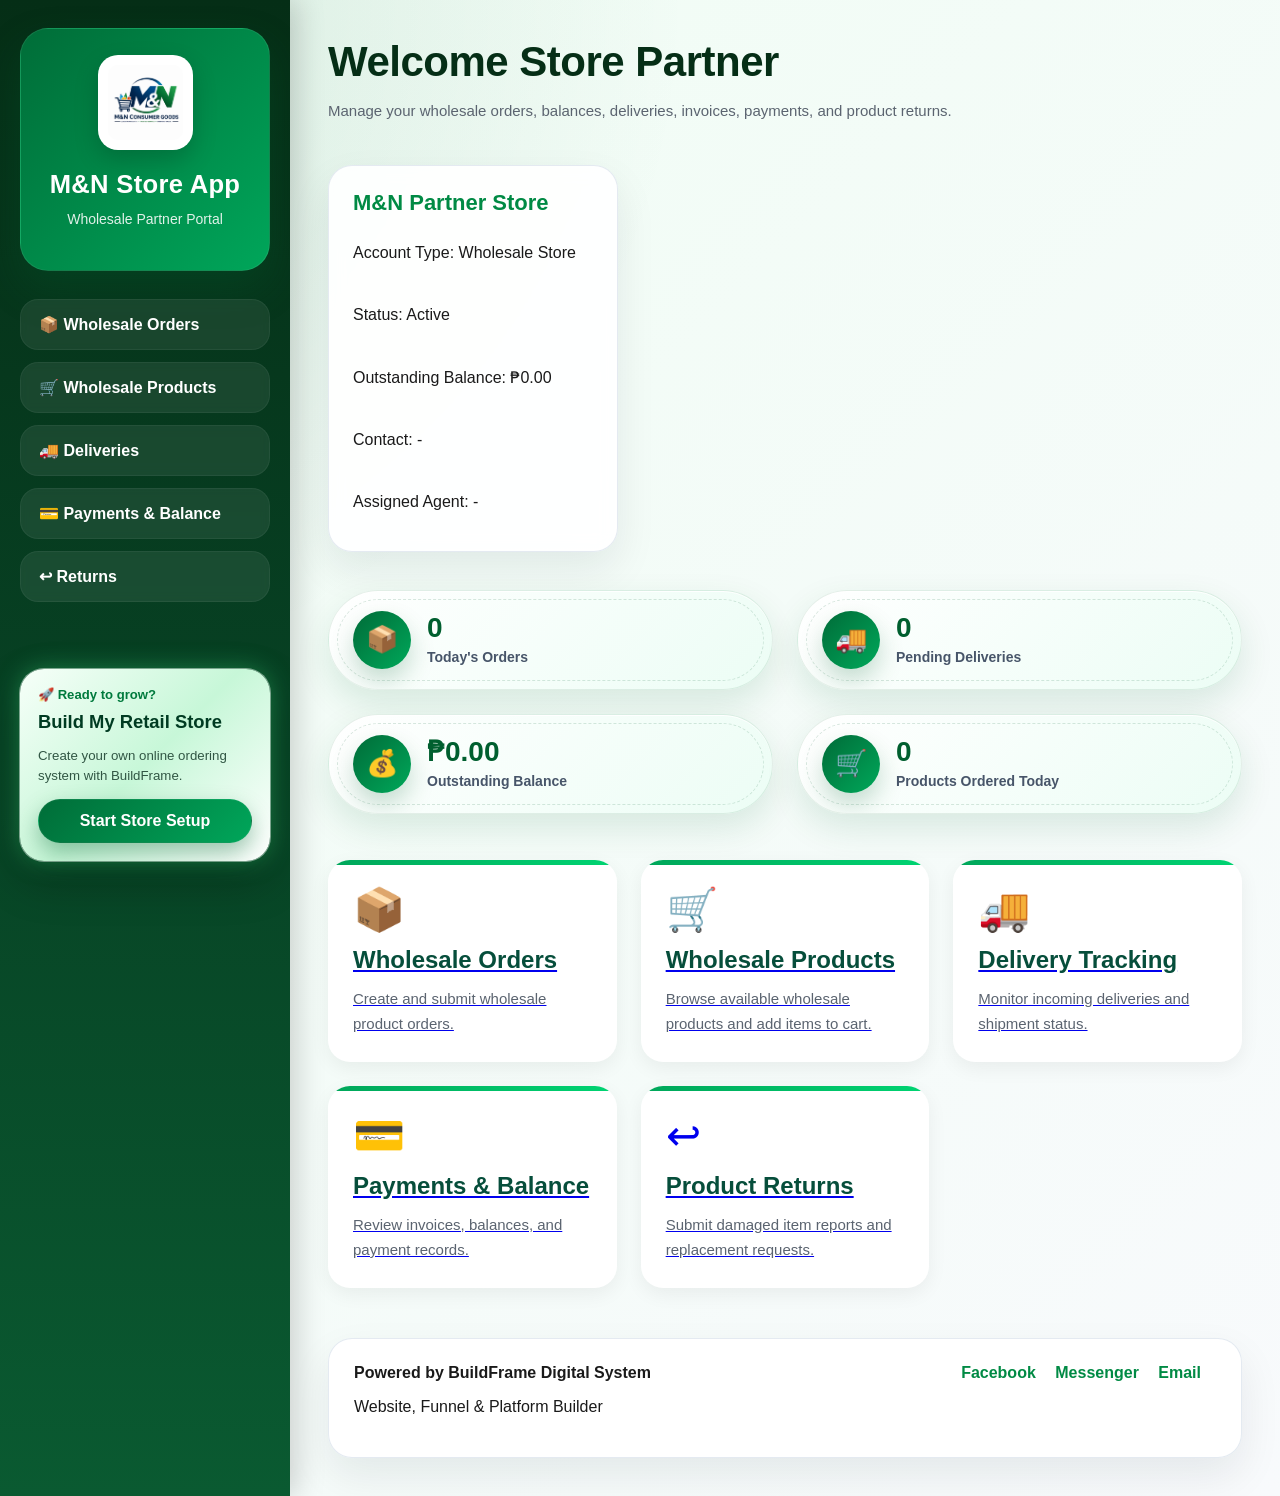
==== index.html @ 9a3f9f7d "Initial M&N Store App upload" ====
<!DOCTYPE html>
<html lang="en">

<head>

    <meta charset="UTF-8">
    <meta name="viewport" content="width=device-width, initial-scale=1.0">

    <title>M&N Store App</title>

    <link rel="stylesheet" href="assets/css/responsive-fixes.css">
    <link rel="stylesheet" href="assets/css/store-operations-polish.css">
    <link rel="stylesheet" href="assets/css/store-dashboard-v2.css?v=11">

    <link rel="manifest" href="manifest-store.json?v=2">
    <meta name="theme-color" content="#005f2f">

</head>

<body>

    <div class="store-app-layout">

        <!-- SIDEBAR -->
        <aside class="store-sidebar">

            <div class="store-branding">

                <img src="images/branding/mn-logo.png" alt="M&N Logo">

                <h2>M&N Store App</h2>
                <p>
                    Wholesale Partner Portal
                </p>
            </div>

            <nav class=" store-sidebar-nav">

                <a href="store-order-form.html">
                    📦 Wholesale Orders
                </a>

                <a href="wholesale.html">
                    🛒 Wholesale Products
                </a>

                <a href="store-deliveries.html">
                    🚚 Deliveries
                </a>

                <a href="store-payments.html">
                    💳 Payments & Balance
                </a>

                <a href="store-returns.html">
                    ↩ Returns
                </a>

                <div class="store-sidebar-cta">
                    <span>🚀 Ready to grow?</span>
                    <strong>Build My Retail Store</strong>
                    <p>Create your own online ordering system with BuildFrame.</p>

                    <a href="build-my-retail-store.html">
                        Start Store Setup
                    </a>

                </div>

            </nav>

        </aside>

        <!-- MAIN CONTENT -->
        <main class="store-main-content">

            <!-- TOPBAR -->
            <section class="store-topbar">

                <div class="store-topbar-left">

                    <h1>
                        Welcome Store Partner
                    </h1>

                    <p>
                        Manage your wholesale orders, balances, deliveries,
                        invoices, payments, and product returns.
                    </p>

                </div>

                <div class="store-account-card">

                    <strong id="storeNameText">
                        M&N Partner Store
                    </strong>

                    <p id="storeTypeText">
                        Account Type: Wholesale Store
                    </p>

                    <p id="storeStatusText">
                        Status: Active
                    </p>

                    <p id="storeBalanceText">
                        Outstanding Balance: ₱0.00
                    </p>

                    <p id="storeContactText">
                        Contact: -
                    </p>

                    <p id="storeAgentText">
                        Assigned Agent: -
                    </p>

                </div>

            </section>


            <!-- =========================================
     STORE QUICK STATS
========================================= -->
            <section class="store-quick-stats">

                <div class="quick-stat-card">
                    <span>📦</span>
                    <div>
                        <strong id="quickOrdersToday">0</strong>
                        <p>Today's Orders</p>
                    </div>
                </div>

                <div class="quick-stat-card">
                    <span>🚚</span>
                    <div>
                        <strong id="quickPendingDeliveries">0</strong>
                        <p>Pending Deliveries</p>
                    </div>
                </div>

                <div class="quick-stat-card">
                    <span>💰</span>
                    <div>
                        <strong id="quickOutstandingBalance">₱0.00</strong>
                        <p>Outstanding Balance</p>
                    </div>
                </div>

                <div class="quick-stat-card">
                    <span>🛒</span>
                    <div>
                        <strong id="quickProductsOrdered">0</strong>
                        <p>Products Ordered Today</p>
                    </div>
                </div>

            </section>


            <!-- DASHBOARD GRID -->
            <section class="store-dashboard-grid">

                <a href="store-order-form.html" class="store-dashboard-card">

                    <span>📦</span>

                    <h3>
                        Wholesale Orders
                    </h3>

                    <p>
                        Create and submit wholesale product orders.
                    </p>

                </a>

                <a href="wholesale.html" class="store-dashboard-card">

                    <span>🛒</span>

                    <h3>
                        Wholesale Products
                    </h3>

                    <p>
                        Browse available wholesale products and add items to cart.
                    </p>

                </a>

                <a href="store-deliveries.html" class="store-dashboard-card">

                    <span>🚚</span>

                    <h3>
                        Delivery Tracking
                    </h3>

                    <p>
                        Monitor incoming deliveries and shipment status.
                    </p>

                </a>

                <a href="store-payments.html" class="store-dashboard-card">

                    <span>💳</span>

                    <h3>
                        Payments & Balance
                    </h3>

                    <p>
                        Review invoices, balances, and payment records.
                    </p>

                </a>

                <a href="store-returns.html" class="store-dashboard-card">

                    <span>↩</span>

                    <h3>
                        Product Returns
                    </h3>

                    <p>
                        Submit damaged item reports and replacement requests.
                    </p>

                </a>


            </section>


            <!-- FOOTER -->
            <footer class="store-app-footer">

                <div>

                    <strong>
                        Powered by BuildFrame Digital System
                    </strong>

                    <p>
                        Website, Funnel & Platform Builder
                    </p>

                </div>

                <div>

                    <a href="https://www.facebook.com/profile.php?id=61573627290922" target="_blank">
                        Facebook
                    </a>

                    <a href="https://www.facebook.com/messages/e2ee/t/24169581022650145" target="_blank">
                        Messenger
                    </a>

                    <a href="mailto:buildframe.digitalsystem@gmail.com">
                        Email
                    </a>

                </div>

            </footer>

        </main>

    </div>

    <script src="assets/js/api-config.js"></script>
    <script src="assets/js/store-index.js?v=1"></script>

    <script>
        if ("serviceWorker" in navigator) {
            navigator.serviceWorker.register("./assets/js/store-sw.js")
                .then(() => console.log("M&N Store App service worker registered"))
                .catch(error => console.error("Store service worker error:", error));
        }
    </script>

</body>

</html>
---- assets/css/store-operations-polish.css ----
/* =========================================
   STORE OPERATIONS APP POLISH
   Safe CSS only
========================================= */

body {
    background:
        radial-gradient(circle at top left, rgba(0, 95, 47, 0.12), transparent 35%),
        linear-gradient(135deg, #f0fdf4, #f8fafc);
}

/* =========================================
   STORE APP SHARED POLISH
========================================= */

.store-section-card {
    background: rgba(255, 255, 255, 0.9);
    border: 1px solid #e2e8f0;
    border-radius: 28px;
    padding: 28px;
    margin-top: 28px;
    box-shadow: 0 18px 45px rgba(15, 23, 42, 0.08);
}

.section-heading {
    margin-bottom: 22px;
}

.section-heading h2 {
    margin: 0 0 8px;
    font-size: 24px;
    color: #064e3b;
}

.section-heading p {
    margin: 0;
    color: #64748b;
    line-height: 1.6;
}

.store-table-wrap {
    width: 100%;
    overflow-x: auto;
}

.store-table {
    width: 100%;
    border-collapse: collapse;
    min-width: 650px;
}

.store-table th {
    background: #ecfdf5;
    color: #064e3b;
    font-size: 13px;
    text-transform: uppercase;
    letter-spacing: 0.04em;
    padding: 14px;
    text-align: left;
}

.store-table td {
    padding: 16px 14px;
    border-bottom: 1px solid #e2e8f0;
    color: #475569;
}

.store-form-grid {
    display: grid;
    grid-template-columns: repeat(2, 1fr);
    gap: 18px;
}

.store-form-group {
    display: flex;
    flex-direction: column;
    gap: 8px;
}

.store-form-group label {
    font-weight: 700;
    color: #064e3b;
}

.store-form-group input,
.store-form-group select,
.store-form-group textarea {
    width: 100%;
    border: 1px solid #cbd5e1;
    border-radius: 16px;
    padding: 14px 16px;
    font-size: 15px;
    outline: none;
    background: white;
}

.store-form-group input:focus,
.store-form-group select:focus,
.store-form-group textarea:focus {
    border-color: #059669;
    box-shadow: 0 0 0 4px rgba(5, 150, 105, 0.12);
}

.full-width {
    grid-column: 1 / -1;
}

.store-primary-btn {
    border: none;
    background: linear-gradient(135deg, #005f2f, #008a44);
    color: white;
    font-weight: 800;
    padding: 15px 22px;
    border-radius: 999px;
    cursor: pointer;
    box-shadow: 0 12px 28px rgba(0, 95, 47, 0.25);
}

/* =========================================
   OLD HUB SUPPORT
========================================= */

.hub-wrapper {
    min-height: 100vh;
    padding: 30px;
    gap: 28px;
}

.hub-left {
    background: linear-gradient(160deg, #004225, #007a3d);
    color: white;
    border-radius: 32px;
    padding: 36px;
    box-shadow: 0 24px 60px rgba(0, 66, 37, 0.25);
}

.hub-logo {
    background: white;
    padding: 12px;
    border-radius: 24px;
    box-shadow: 0 14px 30px rgba(0, 0, 0, 0.15);
}

.hub-left h1 {
    font-size: 34px;
    line-height: 1.1;
    margin-top: 22px;
}

.hub-left p {
    font-size: 17px;
    opacity: 0.95;
}

.hub-helper-text {
    display: block;
    margin-top: 22px;
    line-height: 1.7;
    background: rgba(255, 255, 255, 0.12);
    padding: 18px;
    border-radius: 18px;
}

.hub-right {
    background: rgba(255, 255, 255, 0.78);
    backdrop-filter: blur(10px);
    border-radius: 32px;
    padding: 34px;
    box-shadow: 0 24px 60px rgba(15, 23, 42, 0.10);
}

.hub-right h2 {
    font-size: 30px;
    margin-bottom: 24px;
    color: #0f172a;
}

.hub-cards {
    display: grid;
    grid-template-columns: repeat(2, minmax(0, 1fr));
    gap: 20px;
}

.hub-card {
    position: relative;
    min-height: 175px;
    padding: 26px;
    border-radius: 26px;
    background: white;
    border: 1px solid #e2e8f0;
    box-shadow: 0 14px 34px rgba(15, 23, 42, 0.08);
    text-decoration: none;
    color: #0f172a;
    transition: 0.22s ease;
}

.hub-card:hover {
    transform: translateY(-4px);
    box-shadow: 0 22px 48px rgba(15, 23, 42, 0.14);
    border-color: #86efac;
}

.hub-card span {
    width: 52px;
    height: 52px;
    display: grid;
    place-items: center;
    font-size: 26px;
    border-radius: 18px;
    background: #ecfdf5;
    margin-bottom: 16px;
}

.hub-card h3 {
    margin: 0 0 10px;
    font-size: 20px;
    color: #064e3b;
}

.hub-card p {
    margin: 0;
    color: #475569;
    line-height: 1.55;
    font-size: 15px;
}

.hub-card::after {
    content: "Tap to open";
    position: absolute;
    right: 20px;
    bottom: 18px;
    font-size: 12px;
    font-weight: 800;
    color: #047857;
    background: #ecfdf5;
    padding: 6px 10px;
    border-radius: 999px;
}

/* =========================================
   BUILDFRAME SOFT PROMO CARD
========================================= */

.buildframe-card {
    background: linear-gradient(135deg, #0f172a, #1e293b) !important;
    color: white !important;
    border: 1px solid rgba(255, 255, 255, 0.14) !important;
}

.buildframe-card h3,
.buildframe-card p {
    color: white !important;
}

.buildframe-card span {
    background: rgba(255, 255, 255, 0.12) !important;
}

.buildframe-card::after {
    content: "Powered by BuildFrame";
    color: white;
    background: rgba(255, 255, 255, 0.14);
}

.buildframe-card-logo {
    width: 34px;
    height: 34px;
    object-fit: contain;
}

/* =========================================
   MOBILE / TABLET
========================================= */

@media (max-width: 900px) {
    .hub-wrapper {
        padding: 18px;
    }

    .hub-cards {
        grid-template-columns: 1fr;
    }

    .hub-left,
    .hub-right,
    .store-section-card {
        padding: 22px;
        border-radius: 24px;
    }

    .hub-left h1 {
        font-size: 28px;
    }

    .hub-right h2,
    .section-heading h2 {
        font-size: 24px;
    }

    .hub-card {
        min-height: auto;
        padding: 22px;
    }

    .store-form-grid {
        grid-template-columns: 1fr;
    }
}
---- assets/css/store-dashboard-v2.css ----
/* =========================================
   STORE APP LAYOUT
========================================= */

* {
    box-sizing: border-box;
}

body {
    margin: 0;
    padding: 0;
    background:
        radial-gradient(circle at top left, rgba(0, 95, 47, 0.12), transparent 35%),
        linear-gradient(135deg, #f0fdf4, #f8fafc);
    font-family: Arial, sans-serif;
    color: #1a1a1a;
}

.store-app-layout {
    display: flex;
    min-height: 100vh;
}

/* =========================================
   SIDEBAR
========================================= */

.store-sidebar {
    width: 290px;
    background: linear-gradient(180deg, #052e16, #074224, #0a5a31);
    color: white;
    padding: 28px 20px;
    display: flex;
    flex-direction: column;
    gap: 28px;
    box-shadow: 6px 0 28px rgba(0, 0, 0, 0.18);
    position: sticky;
    top: 0;
    min-height: 100vh;
    overflow-y: auto;
}

.store-branding {
    background: linear-gradient(135deg, #006d38, #00a65a);
    padding: 26px 18px;
    border-radius: 28px;
    text-align: center;
    box-shadow: 0 18px 38px rgba(0, 95, 47, 0.28);
    border: 1px solid rgba(255, 255, 255, 0.08);
}

.store-branding img {
    width: 95px !important;
    height: 95px !important;
    max-width: 95px !important;
    object-fit: contain !important;
    background: #ffffff;
    border-radius: 20px;
    padding: 10px;
    margin-bottom: 16px;
    box-shadow: 0 10px 24px rgba(0, 0, 0, 0.18);
}

.store-branding h2 {
    margin: 0;
    font-size: 1.6rem;
    font-weight: 900;
    color: white;
    letter-spacing: 0.3px;
}

.store-branding p {
    margin-top: 10px;
    color: rgba(255, 255, 255, 0.88);
    font-size: 14px;
    line-height: 1.5;
}

.store-sidebar-nav {
    display: flex;
    flex-direction: column;
    gap: 12px;
}

.store-sidebar-nav a {
    text-decoration: none;
    color: white;
    background: rgba(255, 255, 255, 0.08);
    padding: 15px 18px;
    border-radius: 18px;
    transition: 0.25s ease;
    font-weight: 700;
    border: 1px solid rgba(255, 255, 255, 0.05);
    backdrop-filter: blur(4px);
}

.store-sidebar-nav a:hover,
.store-sidebar-nav a.active {
    background: linear-gradient(135deg, #00a65a, #00c96d);
    transform: translateX(5px);
    box-shadow: 0 10px 24px rgba(0, 166, 90, 0.28);
}

/* =========================================
   SIDEBAR CTA
========================================= */

.store-sidebar-cta {
    margin: 55px 0 0;
    padding: 18px;
    border-radius: 24px;
    background: linear-gradient(135deg, #f7fff9, #c7f7d8, #ffffff);
    color: #003b22;
    box-shadow:
        0 0 0 1px rgba(255, 255, 255, 0.45),
        0 0 25px rgba(64, 255, 142, 0.35),
        0 18px 45px rgba(0, 0, 0, 0.28);
}

.store-sidebar-cta span {
    display: block;
    font-size: 0.82rem;
    font-weight: 800;
    color: #007a3d;
    margin-bottom: 8px;
}

.store-sidebar-cta strong {
    display: block;
    font-size: 1.15rem;
    line-height: 1.25;
    margin-bottom: 10px;
}

.store-sidebar-cta p {
    font-size: 0.83rem;
    line-height: 1.45;
    color: #315644;
    margin-bottom: 14px;
}

.store-sidebar-cta a {
    display: block;
    text-align: center;
    padding: 12px 14px;
    border-radius: 999px;
    background: linear-gradient(135deg, #006d38, #00a65a);
    color: #ffffff;
    font-weight: 900;
    text-decoration: none;
    box-shadow: 0 10px 22px rgba(0, 95, 47, 0.35);
}

.store-sidebar-cta a:hover {
    transform: translateY(-2px);
    box-shadow: 0 14px 28px rgba(0, 95, 47, 0.45);
}

/* =========================================
   MAIN CONTENT
========================================= */

.store-main-content {
    flex: 1;
    padding: 38px;
    overflow-x: hidden;
}

/* =========================================
   TOPBAR
========================================= */

.store-topbar {
    display: flex;
    justify-content: space-between;
    gap: 26px;
    flex-wrap: wrap;
    margin-bottom: 34px;
}

.store-topbar-left h1 {
    margin: 0;
    font-size: 42px;
    font-weight: 900;
    color: #052e16;
    letter-spacing: -0.5px;
}

.store-topbar-left p {
    margin-top: 12px;
    color: #5b6470;
    max-width: 720px;
    line-height: 1.7;
    font-size: 15px;
}

.store-account-card {
    background: rgba(255, 255, 255, 0.92);
    padding: 24px;
    border-radius: 24px;
    min-width: 290px;
    box-shadow: 0 18px 42px rgba(15, 23, 42, 0.08);
    display: flex;
    flex-direction: column;
    gap: 12px;
    border: 1px solid rgba(226, 232, 240, 0.9);
    backdrop-filter: blur(8px);
}

.store-account-card strong {
    font-size: 22px;
    color: #008a44;
}

.store-dashboard-card {
    background: white;
    padding: 25px;
    border-radius: 22px;
    box-shadow: 0 6px 20px rgba(0, 0, 0, 0.06);
    transition: 0.25s ease;

    cursor: pointer;
    overflow: hidden;
    position: relative;

}

.store-dashboard-card::before {
    content: "";

    position: absolute;

    top: 0;
    left: -120%;

    width: 120%;
    height: 100%;

    background:
        linear-gradient(120deg,
            transparent,
            rgba(255, 255, 255, 0.28),
            transparent);

    transition: 0.6s ease;
}

.store-dashboard-card:hover::before {
    left: 120%;
}

/* =========================================
   DASHBOARD GRID
========================================= */

.store-dashboard-grid {
    display: grid;
    grid-template-columns: repeat(auto-fit, minmax(260px, 1fr));
    gap: 24px;
}



.store-dashboard-card::before {
    content: "";
    position: absolute;
    top: 0;
    left: 0;
    width: 100%;
    height: 5px;
    background: linear-gradient(90deg, #00a65a, #00d472);
}

.store-dashboard-card:hover {
    transform: translateY(-6px);
    box-shadow: 0 26px 52px rgba(15, 23, 42, 0.14);
    border-color: #86efac;
}

.store-dashboard-card span {
    font-size: 42px;
    display: inline-block;
    margin-bottom: 12px;
}

.store-dashboard-card h3 {
    margin-top: 0;
    margin-bottom: 12px;
    font-size: 24px;
    font-weight: 900;
    color: #064e3b;
}

.store-dashboard-card p {
    color: #5b6470;
    line-height: 1.7;
    font-size: 15px;
    margin: 0;
}

/* =========================================
   FOOTER
========================================= */

.store-app-footer {
    margin-top: 50px;
    background: rgba(255, 255, 255, 0.94);
    padding: 25px;
    border-radius: 24px;
    display: flex;
    justify-content: space-between;
    flex-wrap: wrap;
    gap: 20px;
    box-shadow: 0 18px 42px rgba(15, 23, 42, 0.08);
    border: 1px solid rgba(226, 232, 240, 0.9);
}

.store-app-footer a {
    color: #008a44;
    text-decoration: none;
    margin-right: 15px;
    font-weight: 800;
}

/* =========================================
   MOBILE / TABLET
========================================= */

@media (max-width: 900px) {
    .store-app-layout {
        flex-direction: column;
    }

    .store-sidebar {
        width: 100%;
        min-height: auto;
        position: relative;
    }

    .store-sidebar-nav {
        display: grid;
        grid-template-columns: 1fr 1fr;
        gap: 12px;
    }

    .store-sidebar-cta {
        margin: 24px 0 0;
    }

    .store-main-content {
        padding: 22px;
    }

    .store-topbar {
        flex-direction: column;
    }

    .store-topbar-left h1 {
        font-size: 32px;
    }

    .store-account-card {
        min-width: 100%;
    }

    .store-dashboard-grid {
        grid-template-columns: 1fr;
    }

    .store-app-footer {
        flex-direction: column;
    }
}

@media (max-width: 520px) {
    .store-sidebar-nav {
        grid-template-columns: 1fr;
    }

    .store-branding {
        padding: 22px 16px;
    }

    .store-topbar-left h1 {
        font-size: 28px;
    }

    .store-dashboard-card {
        padding: 22px;
    }
}

/* =========================================
   CUTE CAPSULE QUICK STATS
========================================= */

.store-quick-stats {
    display: grid;
    grid-template-columns: repeat(2, 1fr);
    gap: 24px;

    max-width: 980px;
    margin: 38px 0 46px;
}

.quick-stat-card {
    position: relative;
    overflow: hidden;

    min-height: 96px;
    padding: 20px 24px;

    display: flex;
    align-items: center;
    gap: 16px;

    background: linear-gradient(135deg, #ffffff, #ecfdf5);
    border: 1px solid rgba(0, 95, 47, 0.10);
    border-radius: 999px;

    box-shadow:
        0 14px 34px rgba(0, 95, 47, 0.12),
        inset 0 1px 0 rgba(255, 255, 255, 0.95);

    transition: 0.25s ease;
}

.quick-stat-card::before {
    content: "";
    position: absolute;
    inset: 8px;
    border-radius: 999px;
    border: 1px dashed rgba(0, 95, 47, 0.15);
    pointer-events: none;
}

.quick-stat-card:hover {
    transform: translateY(-4px) scale(1.01);
    box-shadow:
        0 20px 42px rgba(0, 95, 47, 0.18),
        inset 0 1px 0 rgba(255, 255, 255, 1);
}

.quick-stat-card span {
    width: 58px;
    height: 58px;
    min-width: 58px;

    display: grid;
    place-items: center;

    font-size: 26px;
    border-radius: 50%;

    background: linear-gradient(135deg, #006b38, #00a85a);
    color: white;

    box-shadow: 0 12px 24px rgba(0, 95, 47, 0.22);
}

.quick-stat-card strong {
    display: block;
    font-size: 28px;
    font-weight: 900;
    color: #005f2f;
    line-height: 1;
}

.quick-stat-card p {
    margin: 7px 0 0;
    font-size: 14px;
    font-weight: 800;
    color: #475569;
}

/* Tablet / Small Desktop */
@media (max-width: 900px) {
    .store-quick-stats {
        grid-template-columns: 1fr;
        max-width: 100%;
    }
}

/* Mobile */
@media (max-width: 700px) {
    .quick-stat-card {
        border-radius: 28px;
    }

    .quick-stat-card::before {
        border-radius: 22px;
    }
}
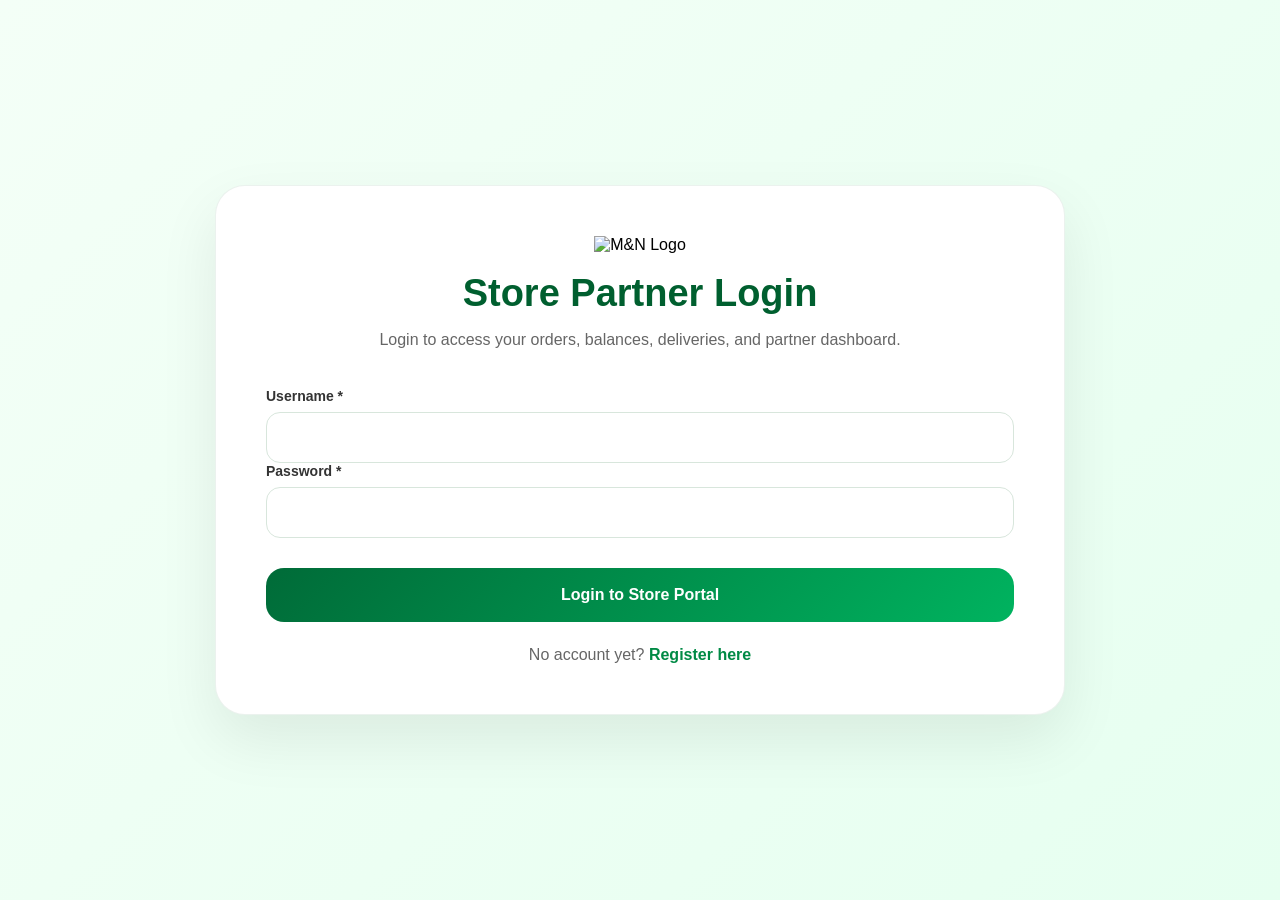
==== commit 78562396: "Complete store app dashboard and ordering flow" ====
--- a/index.html
+++ b/index.html
@@ -36,7 +36,7 @@
 
             <nav class=" store-sidebar-nav">
 
-                <a href="store-order-form.html">
+                <a href="wholesale.html">
                     📦 Wholesale Orders
                 </a>
 
@@ -88,6 +88,16 @@
                         invoices, payments, and product returns.
                     </p>
 
+                </div>
+
+                <div class="store-hero-actions">
+                    <a href="wholesale.html" class="store-hero-main-btn">
+                        🛒 Start Ordering Products
+                    </a>
+
+                    <a href="cart.html" class="store-hero-secondary-btn">
+                        View My Cart
+                    </a>
                 </div>
 
                 <div class="store-account-card">
@@ -276,6 +286,7 @@
     </div>
 
     <script src="assets/js/api-config.js"></script>
+    <script src="assets/js/store-session.js"></script>
     <script src="assets/js/store-index.js?v=1"></script>
 
     <script>
--- a/assets/css/store-dashboard-v2.css
+++ b/assets/css/store-dashboard-v2.css
@@ -1,5 +1,5 @@
 /* =========================================
-   STORE APP LAYOUT
+   M&N STORE APP DASHBOARD V2
 ========================================= */
 
 * {
@@ -8,486 +8,392 @@
 
 body {
     margin: 0;
-    padding: 0;
-    background:
-        radial-gradient(circle at top left, rgba(0, 95, 47, 0.12), transparent 35%),
-        linear-gradient(135deg, #f0fdf4, #f8fafc);
     font-family: Arial, sans-serif;
-    color: #1a1a1a;
+    background: #eef7f2;
+    color: #062f1b;
 }
 
 .store-app-layout {
-    display: flex;
+    display: grid;
+    grid-template-columns: 320px 1fr;
     min-height: 100vh;
 }
 
-/* =========================================
-   SIDEBAR
-========================================= */
+/* SIDEBAR */
 
 .store-sidebar {
-    width: 290px;
-    background: linear-gradient(180deg, #052e16, #074224, #0a5a31);
-    color: white;
-    padding: 28px 20px;
-    display: flex;
-    flex-direction: column;
-    gap: 28px;
-    box-shadow: 6px 0 28px rgba(0, 0, 0, 0.18);
+    background: linear-gradient(180deg, #004622, #002f18);
+    padding: 34px 22px;
+    color: white;
     position: sticky;
     top: 0;
-    min-height: 100vh;
+    height: 100vh;
     overflow-y: auto;
 }
 
 .store-branding {
-    background: linear-gradient(135deg, #006d38, #00a65a);
-    padding: 26px 18px;
+    text-align: center;
+    background: #009a4d;
+    padding: 32px 20px;
     border-radius: 28px;
-    text-align: center;
-    box-shadow: 0 18px 38px rgba(0, 95, 47, 0.28);
-    border: 1px solid rgba(255, 255, 255, 0.08);
+    margin-bottom: 28px;
 }
 
 .store-branding img {
-    width: 95px !important;
-    height: 95px !important;
-    max-width: 95px !important;
-    object-fit: contain !important;
-    background: #ffffff;
-    border-radius: 20px;
-    padding: 10px;
-    margin-bottom: 16px;
-    box-shadow: 0 10px 24px rgba(0, 0, 0, 0.18);
+    width: 110px;
+    height: 110px;
+    object-fit: contain;
+    background: white;
+    padding: 12px;
+    border-radius: 22px;
 }
 
 .store-branding h2 {
-    margin: 0;
-    font-size: 1.6rem;
-    font-weight: 900;
-    color: white;
-    letter-spacing: 0.3px;
+    font-size: 28px;
+    margin: 22px 0 10px;
 }
 
 .store-branding p {
-    margin-top: 10px;
-    color: rgba(255, 255, 255, 0.88);
+    margin: 0;
+    font-size: 15px;
+}
+
+.store-sidebar-nav {
+    display: flex;
+    flex-direction: column;
+    gap: 14px;
+}
+
+.store-sidebar-nav>a {
+    display: block;
+    text-decoration: none;
+    color: white;
+    font-weight: 800;
+    background: rgba(255, 255, 255, 0.10);
+    padding: 18px 20px;
+    border-radius: 18px;
+    transition: 0.25s ease;
+}
+
+.store-sidebar-nav>a:hover {
+    background: #00b85c;
+    transform: translateX(4px);
+}
+
+.store-sidebar-cta {
+    margin-top: 30px;
+    background: linear-gradient(135deg, #dcfce7, #bbf7d0);
+    color: #064e3b;
+    padding: 22px;
+    border-radius: 24px;
+    box-shadow: 0 16px 34px rgba(0, 0, 0, 0.18);
+}
+
+.store-sidebar-cta span {
+    font-weight: 800;
+    font-size: 14px;
+}
+
+.store-sidebar-cta strong {
+    display: block;
+    font-size: 20px;
+    margin: 12px 0;
+}
+
+.store-sidebar-cta p {
     font-size: 14px;
     line-height: 1.5;
 }
 
-.store-sidebar-nav {
-    display: flex;
-    flex-direction: column;
-    gap: 12px;
-}
-
-.store-sidebar-nav a {
-    text-decoration: none;
-    color: white;
-    background: rgba(255, 255, 255, 0.08);
-    padding: 15px 18px;
-    border-radius: 18px;
-    transition: 0.25s ease;
-    font-weight: 700;
-    border: 1px solid rgba(255, 255, 255, 0.05);
-    backdrop-filter: blur(4px);
-}
-
-.store-sidebar-nav a:hover,
-.store-sidebar-nav a.active {
-    background: linear-gradient(135deg, #00a65a, #00c96d);
-    transform: translateX(5px);
-    box-shadow: 0 10px 24px rgba(0, 166, 90, 0.28);
-}
-
-/* =========================================
-   SIDEBAR CTA
-========================================= */
-
-.store-sidebar-cta {
-    margin: 55px 0 0;
+.store-sidebar-cta a {
+    display: block;
+    text-align: center;
+    text-decoration: none;
+    background: #009a4d;
+    color: white;
+    font-weight: 900;
+    padding: 14px;
+    border-radius: 999px;
+    margin-top: 16px;
+}
+
+/* MAIN */
+
+.store-main-content {
+    padding: 56px 48px;
+    background:
+        radial-gradient(circle at top left, rgba(0, 180, 90, 0.12), transparent 34%),
+        #f3fbf7;
+}
+
+/* TOPBAR */
+
+.store-topbar {
+    display: grid;
+    grid-template-columns: 1fr auto 320px;
+    gap: 28px;
+    align-items: start;
+    margin-bottom: 30px;
+}
+
+.store-topbar-left h1 {
+    font-size: clamp(34px, 4vw, 52px);
+    line-height: 1.05;
+    margin: 0 0 16px;
+    color: #004622;
+}
+
+.store-topbar-left p {
+    margin: 0;
+    color: #475569;
+    font-size: 16px;
+    line-height: 1.6;
+}
+
+/* HERO ACTIONS */
+
+.store-hero-actions {
+    display: flex;
+    gap: 16px;
+    justify-content: flex-end;
+    align-items: flex-start;
+    flex-wrap: wrap;
+    padding-top: 18px;
+}
+
+.store-hero-main-btn,
+.store-hero-secondary-btn {
+    text-decoration: none;
+    border-radius: 999px;
+    padding: 17px 28px;
+    font-weight: 900;
+    font-size: 15px;
+    white-space: nowrap;
+    display: inline-flex;
+    align-items: center;
+    justify-content: center;
+}
+
+.store-hero-main-btn {
+    background: linear-gradient(135deg, #007f3d, #00c96b);
+    color: white;
+    box-shadow: 0 16px 34px rgba(0, 128, 70, 0.24);
+}
+
+.store-hero-secondary-btn {
+    background: white;
+    color: #005f2f;
+    border: 1px solid rgba(0, 95, 47, 0.14);
+    box-shadow: 0 12px 28px rgba(0, 95, 47, 0.08);
+}
+
+/* ACCOUNT CARD */
+
+.store-account-card {
+    background: white;
+    border-radius: 24px;
+    padding: 26px;
+    width: 320px;
+    min-height: 230px;
+    box-shadow: 0 18px 40px rgba(0, 95, 47, 0.10);
+    border: 1px solid rgba(0, 95, 47, 0.08);
+}
+
+.store-account-card strong {
+    display: block;
+    font-size: 22px;
+    color: #008a45;
+    margin-bottom: 18px;
+}
+
+.store-account-card p {
+    margin: 14px 0;
+    color: #1f2937;
+    font-size: 15px;
+}
+
+/* QUICK STATS — 4 COMPACT CARDS */
+
+.store-quick-stats {
+    display: grid;
+    grid-template-columns: repeat(4, minmax(150px, 1fr));
+    gap: 18px;
+    margin: 26px 0 34px;
+}
+
+.quick-stat-card {
+    background: white;
+    border-radius: 22px;
     padding: 18px;
-    border-radius: 24px;
-    background: linear-gradient(135deg, #f7fff9, #c7f7d8, #ffffff);
-    color: #003b22;
-    box-shadow:
-        0 0 0 1px rgba(255, 255, 255, 0.45),
-        0 0 25px rgba(64, 255, 142, 0.35),
-        0 18px 45px rgba(0, 0, 0, 0.28);
-}
-
-.store-sidebar-cta span {
-    display: block;
-    font-size: 0.82rem;
+    min-height: 118px;
+    border: 1px solid rgba(0, 95, 47, 0.08);
+    box-shadow: 0 12px 28px rgba(0, 95, 47, 0.08);
+    display: flex;
+    align-items: center;
+    gap: 14px;
+}
+
+.quick-stat-card span {
+    width: 48px;
+    height: 48px;
+    min-width: 48px;
+    display: flex;
+    align-items: center;
+    justify-content: center;
+    border-radius: 16px;
+    background: linear-gradient(135deg, #007f3d, #00b85c);
+    color: white;
+    font-size: 22px;
+}
+
+.quick-stat-card strong {
+    display: block;
+    font-size: 30px;
+    font-weight: 900;
+    color: #005f2f;
+    line-height: 1;
+    margin-bottom: 6px;
+}
+
+.quick-stat-card p {
+    margin: 0;
+    font-size: 13px;
     font-weight: 800;
-    color: #007a3d;
-    margin-bottom: 8px;
-}
-
-.store-sidebar-cta strong {
-    display: block;
-    font-size: 1.15rem;
-    line-height: 1.25;
-    margin-bottom: 10px;
-}
-
-.store-sidebar-cta p {
-    font-size: 0.83rem;
-    line-height: 1.45;
-    color: #315644;
-    margin-bottom: 14px;
-}
-
-.store-sidebar-cta a {
-    display: block;
-    text-align: center;
-    padding: 12px 14px;
-    border-radius: 999px;
-    background: linear-gradient(135deg, #006d38, #00a65a);
-    color: #ffffff;
-    font-weight: 900;
-    text-decoration: none;
-    box-shadow: 0 10px 22px rgba(0, 95, 47, 0.35);
-}
-
-.store-sidebar-cta a:hover {
-    transform: translateY(-2px);
-    box-shadow: 0 14px 28px rgba(0, 95, 47, 0.45);
-}
-
-/* =========================================
-   MAIN CONTENT
-========================================= */
-
-.store-main-content {
-    flex: 1;
-    padding: 38px;
-    overflow-x: hidden;
-}
-
-/* =========================================
-   TOPBAR
-========================================= */
-
-.store-topbar {
-    display: flex;
-    justify-content: space-between;
-    gap: 26px;
-    flex-wrap: wrap;
-    margin-bottom: 34px;
-}
-
-.store-topbar-left h1 {
-    margin: 0;
-    font-size: 42px;
-    font-weight: 900;
-    color: #052e16;
-    letter-spacing: -0.5px;
-}
-
-.store-topbar-left p {
-    margin-top: 12px;
-    color: #5b6470;
-    max-width: 720px;
-    line-height: 1.7;
-    font-size: 15px;
-}
-
-.store-account-card {
-    background: rgba(255, 255, 255, 0.92);
-    padding: 24px;
-    border-radius: 24px;
-    min-width: 290px;
-    box-shadow: 0 18px 42px rgba(15, 23, 42, 0.08);
-    display: flex;
-    flex-direction: column;
-    gap: 12px;
-    border: 1px solid rgba(226, 232, 240, 0.9);
-    backdrop-filter: blur(8px);
-}
-
-.store-account-card strong {
-    font-size: 22px;
-    color: #008a44;
-}
-
-.store-dashboard-card {
-    background: white;
-    padding: 25px;
-    border-radius: 22px;
-    box-shadow: 0 6px 20px rgba(0, 0, 0, 0.06);
-    transition: 0.25s ease;
-
-    cursor: pointer;
-    overflow: hidden;
-    position: relative;
-
-}
-
-.store-dashboard-card::before {
-    content: "";
-
-    position: absolute;
-
-    top: 0;
-    left: -120%;
-
-    width: 120%;
-    height: 100%;
-
-    background:
-        linear-gradient(120deg,
-            transparent,
-            rgba(255, 255, 255, 0.28),
-            transparent);
-
-    transition: 0.6s ease;
-}
-
-.store-dashboard-card:hover::before {
-    left: 120%;
-}
-
-/* =========================================
-   DASHBOARD GRID
-========================================= */
+    color: #475569;
+    line-height: 1.35;
+}
+
+/* DASHBOARD GRID — 5 CARDS IN 1 ROW */
 
 .store-dashboard-grid {
     display: grid;
-    grid-template-columns: repeat(auto-fit, minmax(260px, 1fr));
-    gap: 24px;
-}
-
-
-
-.store-dashboard-card::before {
-    content: "";
-    position: absolute;
-    top: 0;
-    left: 0;
-    width: 100%;
-    height: 5px;
-    background: linear-gradient(90deg, #00a65a, #00d472);
+    grid-template-columns: repeat(5, minmax(140px, 1fr));
+    gap: 18px;
+    margin-top: 24px;
+}
+
+.store-dashboard-card {
+    text-decoration: none;
+    color: #064e3b;
+    background: white;
+    border-radius: 22px;
+    padding: 20px;
+    min-height: 150px;
+    border-top: 5px solid #00b85c;
+    box-shadow: 0 14px 32px rgba(0, 95, 47, 0.08);
+    transition: 0.25s ease;
 }
 
 .store-dashboard-card:hover {
-    transform: translateY(-6px);
-    box-shadow: 0 26px 52px rgba(15, 23, 42, 0.14);
-    border-color: #86efac;
+    transform: translateY(-5px);
+    box-shadow: 0 18px 40px rgba(0, 95, 47, 0.13);
 }
 
 .store-dashboard-card span {
-    font-size: 42px;
-    display: inline-block;
-    margin-bottom: 12px;
+    font-size: 30px;
+    display: block;
+    margin-bottom: 14px;
 }
 
 .store-dashboard-card h3 {
-    margin-top: 0;
-    margin-bottom: 12px;
-    font-size: 24px;
-    font-weight: 900;
-    color: #064e3b;
+    margin: 0 0 10px;
+    font-size: 18px;
+    color: #005f2f;
 }
 
 .store-dashboard-card p {
-    color: #5b6470;
-    line-height: 1.7;
-    font-size: 15px;
-    margin: 0;
-}
-
-/* =========================================
-   FOOTER
-========================================= */
+    margin: 0;
+    color: #475569;
+    font-size: 13px;
+    line-height: 1.45;
+}
+
+/* FOOTER */
 
 .store-app-footer {
-    margin-top: 50px;
-    background: rgba(255, 255, 255, 0.94);
-    padding: 25px;
-    border-radius: 24px;
+    margin-top: 42px;
+    padding: 24px 0 0;
     display: flex;
     justify-content: space-between;
-    flex-wrap: wrap;
     gap: 20px;
-    box-shadow: 0 18px 42px rgba(15, 23, 42, 0.08);
-    border: 1px solid rgba(226, 232, 240, 0.9);
+    border-top: 1px solid rgba(0, 95, 47, 0.12);
+    color: #475569;
+    font-size: 14px;
+}
+
+.store-app-footer strong {
+    color: #005f2f;
 }
 
 .store-app-footer a {
-    color: #008a44;
-    text-decoration: none;
-    margin-right: 15px;
+    color: #005f2f;
     font-weight: 800;
-}
-
-/* =========================================
-   MOBILE / TABLET
-========================================= */
-
-@media (max-width: 900px) {
+    text-decoration: none;
+    margin-left: 16px;
+}
+
+/* RESPONSIVE */
+
+@media (max-width: 1300px) {
+    .store-topbar {
+        grid-template-columns: 1fr;
+    }
+
+    .store-hero-actions {
+        justify-content: flex-start;
+        padding-top: 0;
+    }
+
+    .store-account-card {
+        width: 100%;
+    }
+
+    .store-dashboard-grid {
+        grid-template-columns: repeat(3, 1fr);
+    }
+}
+
+@media (max-width: 1000px) {
     .store-app-layout {
+        grid-template-columns: 1fr;
+    }
+
+    .store-sidebar {
+        position: relative;
+        height: auto;
+    }
+
+    .store-main-content {
+        padding: 32px 20px;
+    }
+
+    .store-quick-stats {
+        grid-template-columns: repeat(2, 1fr);
+    }
+
+    .store-dashboard-grid {
+        grid-template-columns: repeat(2, 1fr);
+    }
+
+    .store-app-footer {
         flex-direction: column;
     }
 
-    .store-sidebar {
-        width: 100%;
-        min-height: auto;
-        position: relative;
-    }
-
-    .store-sidebar-nav {
-        display: grid;
-        grid-template-columns: 1fr 1fr;
-        gap: 12px;
-    }
-
-    .store-sidebar-cta {
-        margin: 24px 0 0;
-    }
-
-    .store-main-content {
-        padding: 22px;
-    }
-
-    .store-topbar {
-        flex-direction: column;
-    }
-
-    .store-topbar-left h1 {
-        font-size: 32px;
-    }
-
-    .store-account-card {
-        min-width: 100%;
-    }
-
+    .store-app-footer a {
+        margin-left: 0;
+        margin-right: 14px;
+    }
+}
+
+@media (max-width: 640px) {
+
+    .store-quick-stats,
     .store-dashboard-grid {
         grid-template-columns: 1fr;
     }
 
-    .store-app-footer {
-        flex-direction: column;
-    }
-}
-
-@media (max-width: 520px) {
-    .store-sidebar-nav {
-        grid-template-columns: 1fr;
-    }
-
-    .store-branding {
-        padding: 22px 16px;
-    }
-
-    .store-topbar-left h1 {
-        font-size: 28px;
-    }
-
-    .store-dashboard-card {
-        padding: 22px;
-    }
-}
-
-/* =========================================
-   CUTE CAPSULE QUICK STATS
-========================================= */
-
-.store-quick-stats {
-    display: grid;
-    grid-template-columns: repeat(2, 1fr);
-    gap: 24px;
-
-    max-width: 980px;
-    margin: 38px 0 46px;
-}
-
-.quick-stat-card {
-    position: relative;
-    overflow: hidden;
-
-    min-height: 96px;
-    padding: 20px 24px;
-
-    display: flex;
-    align-items: center;
-    gap: 16px;
-
-    background: linear-gradient(135deg, #ffffff, #ecfdf5);
-    border: 1px solid rgba(0, 95, 47, 0.10);
-    border-radius: 999px;
-
-    box-shadow:
-        0 14px 34px rgba(0, 95, 47, 0.12),
-        inset 0 1px 0 rgba(255, 255, 255, 0.95);
-
-    transition: 0.25s ease;
-}
-
-.quick-stat-card::before {
-    content: "";
-    position: absolute;
-    inset: 8px;
-    border-radius: 999px;
-    border: 1px dashed rgba(0, 95, 47, 0.15);
-    pointer-events: none;
-}
-
-.quick-stat-card:hover {
-    transform: translateY(-4px) scale(1.01);
-    box-shadow:
-        0 20px 42px rgba(0, 95, 47, 0.18),
-        inset 0 1px 0 rgba(255, 255, 255, 1);
-}
-
-.quick-stat-card span {
-    width: 58px;
-    height: 58px;
-    min-width: 58px;
-
-    display: grid;
-    place-items: center;
-
-    font-size: 26px;
-    border-radius: 50%;
-
-    background: linear-gradient(135deg, #006b38, #00a85a);
-    color: white;
-
-    box-shadow: 0 12px 24px rgba(0, 95, 47, 0.22);
-}
-
-.quick-stat-card strong {
-    display: block;
-    font-size: 28px;
-    font-weight: 900;
-    color: #005f2f;
-    line-height: 1;
-}
-
-.quick-stat-card p {
-    margin: 7px 0 0;
-    font-size: 14px;
-    font-weight: 800;
-    color: #475569;
-}
-
-/* Tablet / Small Desktop */
-@media (max-width: 900px) {
-    .store-quick-stats {
-        grid-template-columns: 1fr;
-        max-width: 100%;
-    }
-}
-
-/* Mobile */
-@media (max-width: 700px) {
-    .quick-stat-card {
-        border-radius: 28px;
-    }
-
-    .quick-stat-card::before {
-        border-radius: 22px;
+    .store-hero-main-btn,
+    .store-hero-secondary-btn {
+        width: 100%;
     }
 }
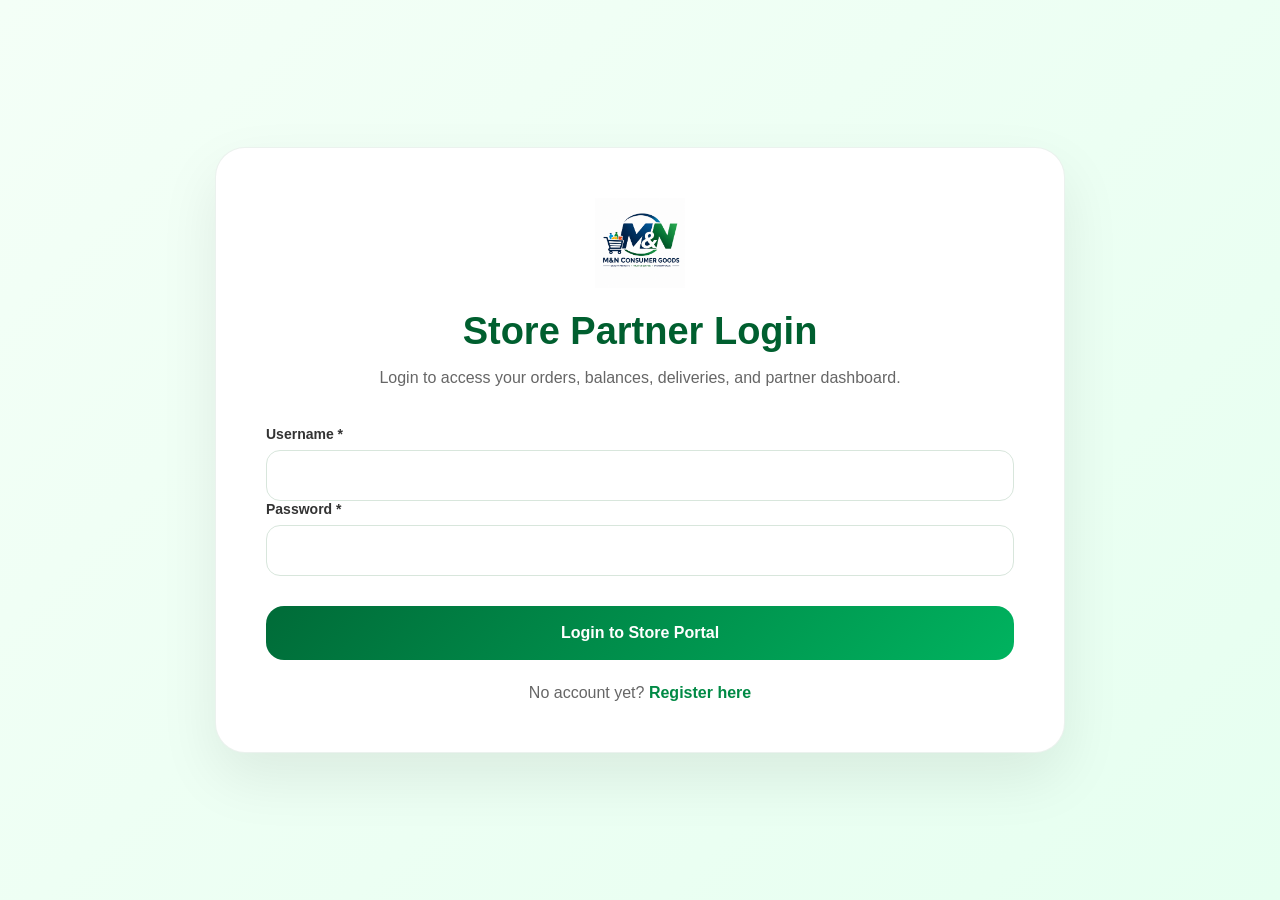
==== commit 248370a1: "Finalized Store App dashboard reminders and payment tracking" ====
--- a/index.html
+++ b/index.html
@@ -56,6 +56,10 @@
                     ↩ Returns
                 </a>
 
+                <a href="#" onclick="logoutStoreUser_(); return false;">
+                    🚪 Logout
+                </a>
+
                 <div class="store-sidebar-cta">
                     <span>🚀 Ready to grow?</span>
                     <strong>Build My Retail Store</strong>
@@ -132,8 +136,8 @@
 
 
             <!-- =========================================
-     STORE QUICK STATS
-========================================= -->
+                        STORE QUICK STATS
+            ========================================= -->
             <section class="store-quick-stats">
 
                 <div class="quick-stat-card">
@@ -168,6 +172,35 @@
                     </div>
                 </div>
 
+            </section>
+
+
+            <section class="store-section-card">
+                <div class="section-heading">
+                    <h2>Open Orders & Balance Reminders</h2>
+                    <p>Invoices that still need payment, delivery, or admin updates.</p>
+                </div>
+
+                <div class="store-table-wrap">
+                    <table class="store-table">
+                        <thead>
+                            <tr>
+                                <th>Invoice</th>
+                                <th>Date</th>
+                                <th>Delivery</th>
+                                <th>Payment</th>
+                                <th>Balance</th>
+                                <th>Action</th>
+                            </tr>
+                        </thead>
+
+                        <tbody id="dashboardOpenOrdersBody">
+                            <tr>
+                                <td colspan="6">Loading open orders...</td>
+                            </tr>
+                        </tbody>
+                    </table>
+                </div>
             </section>
 
 
